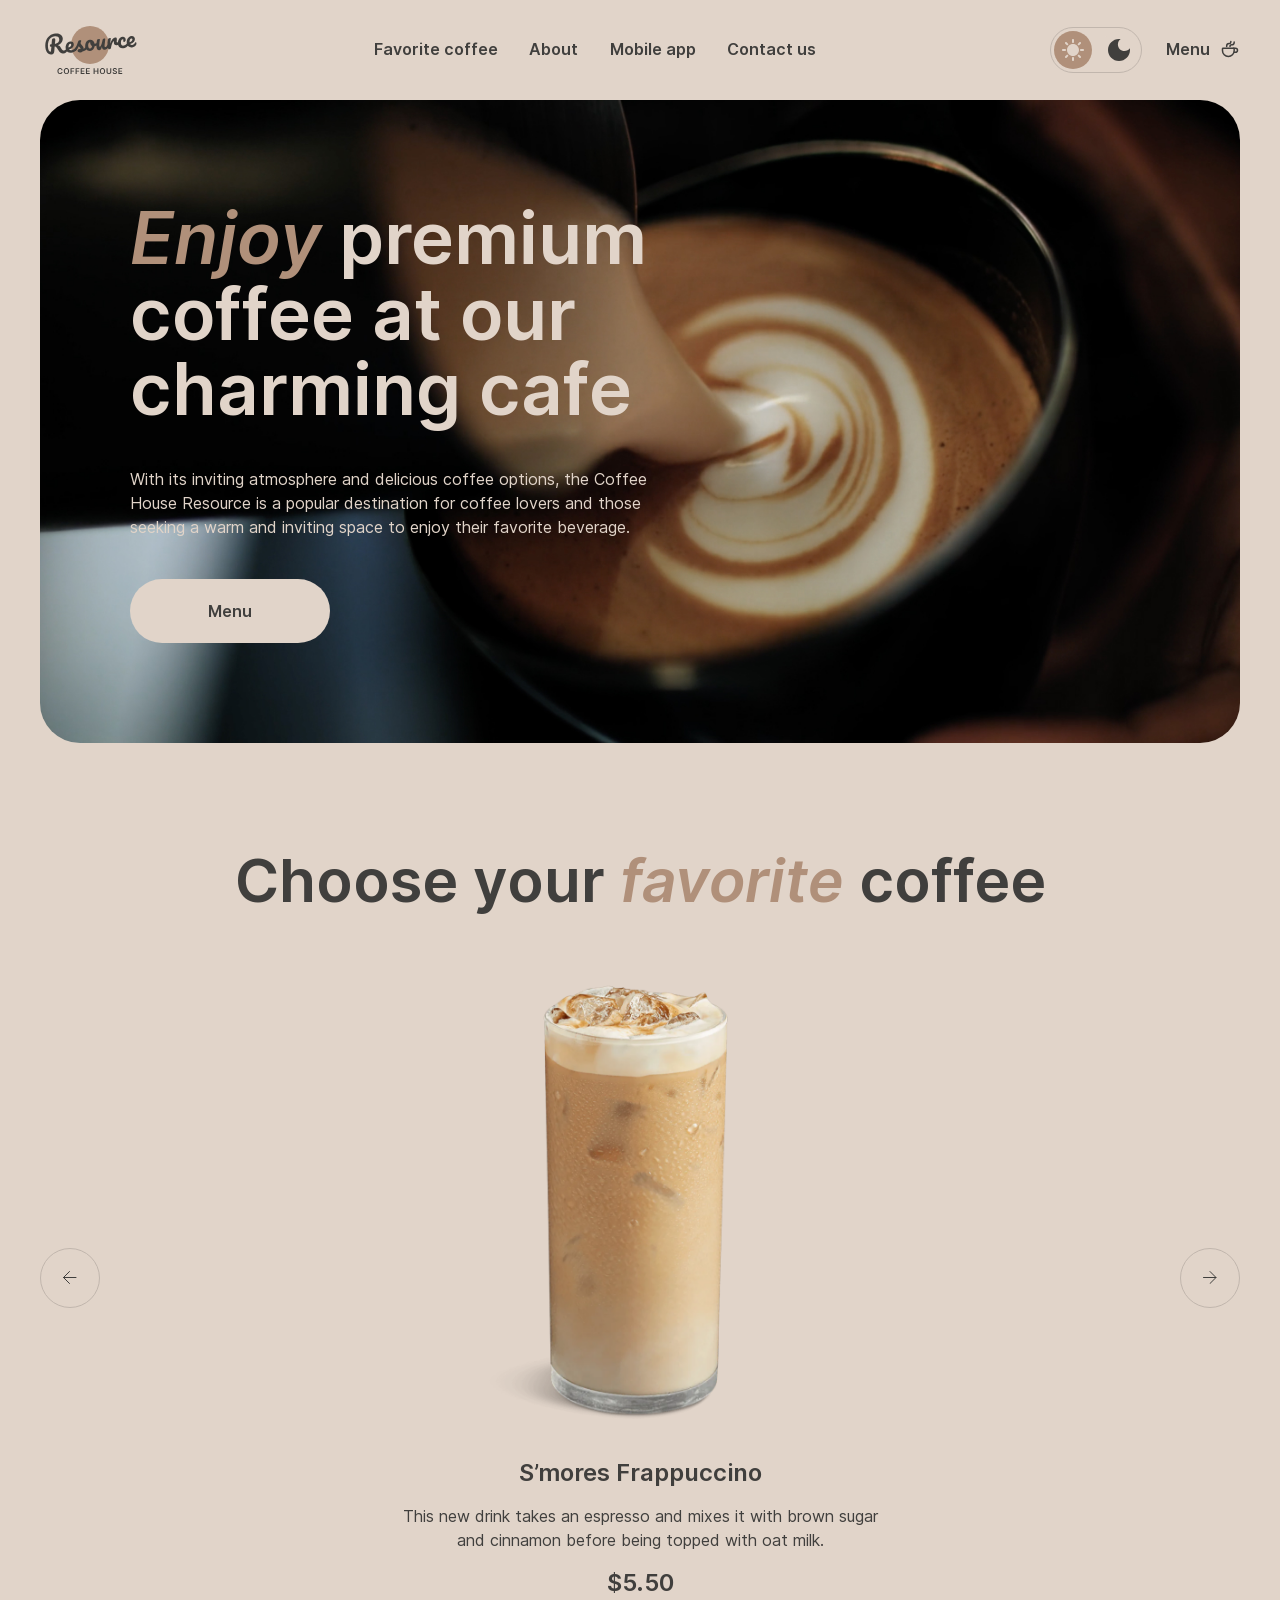
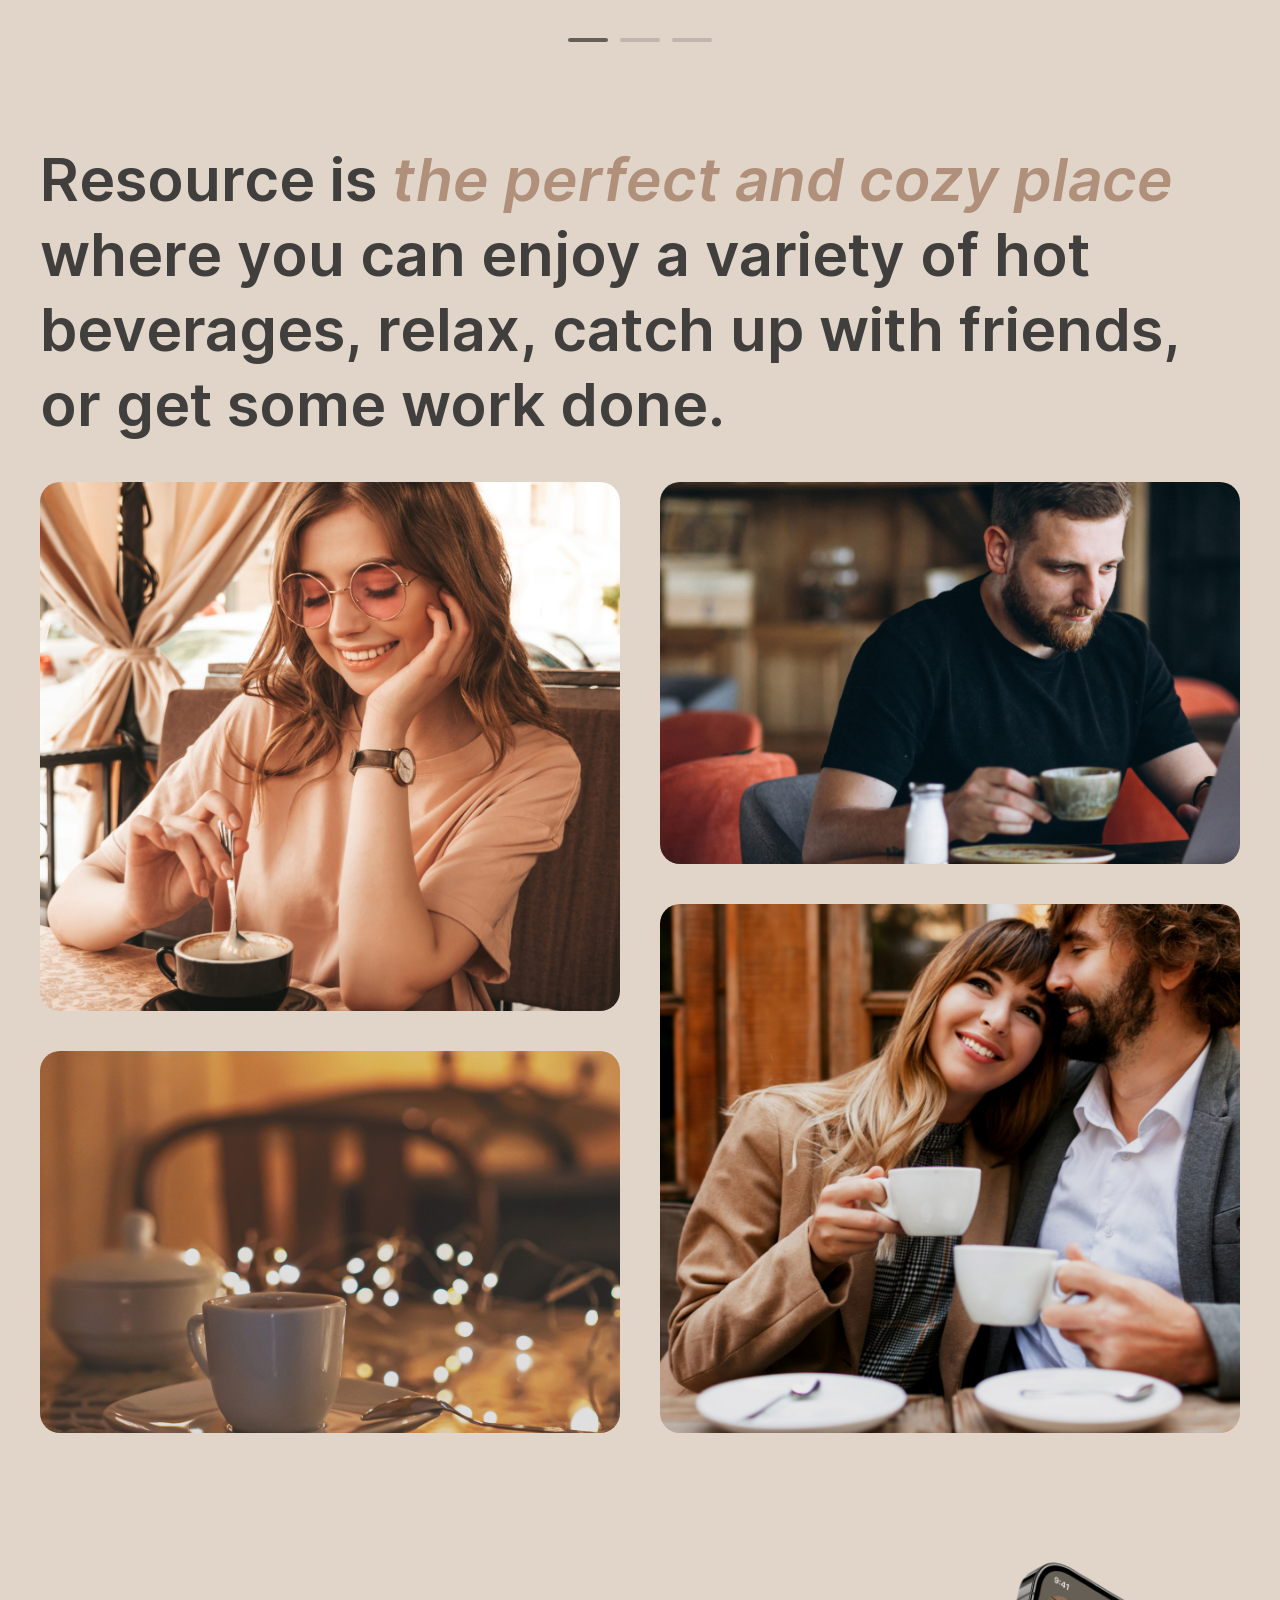
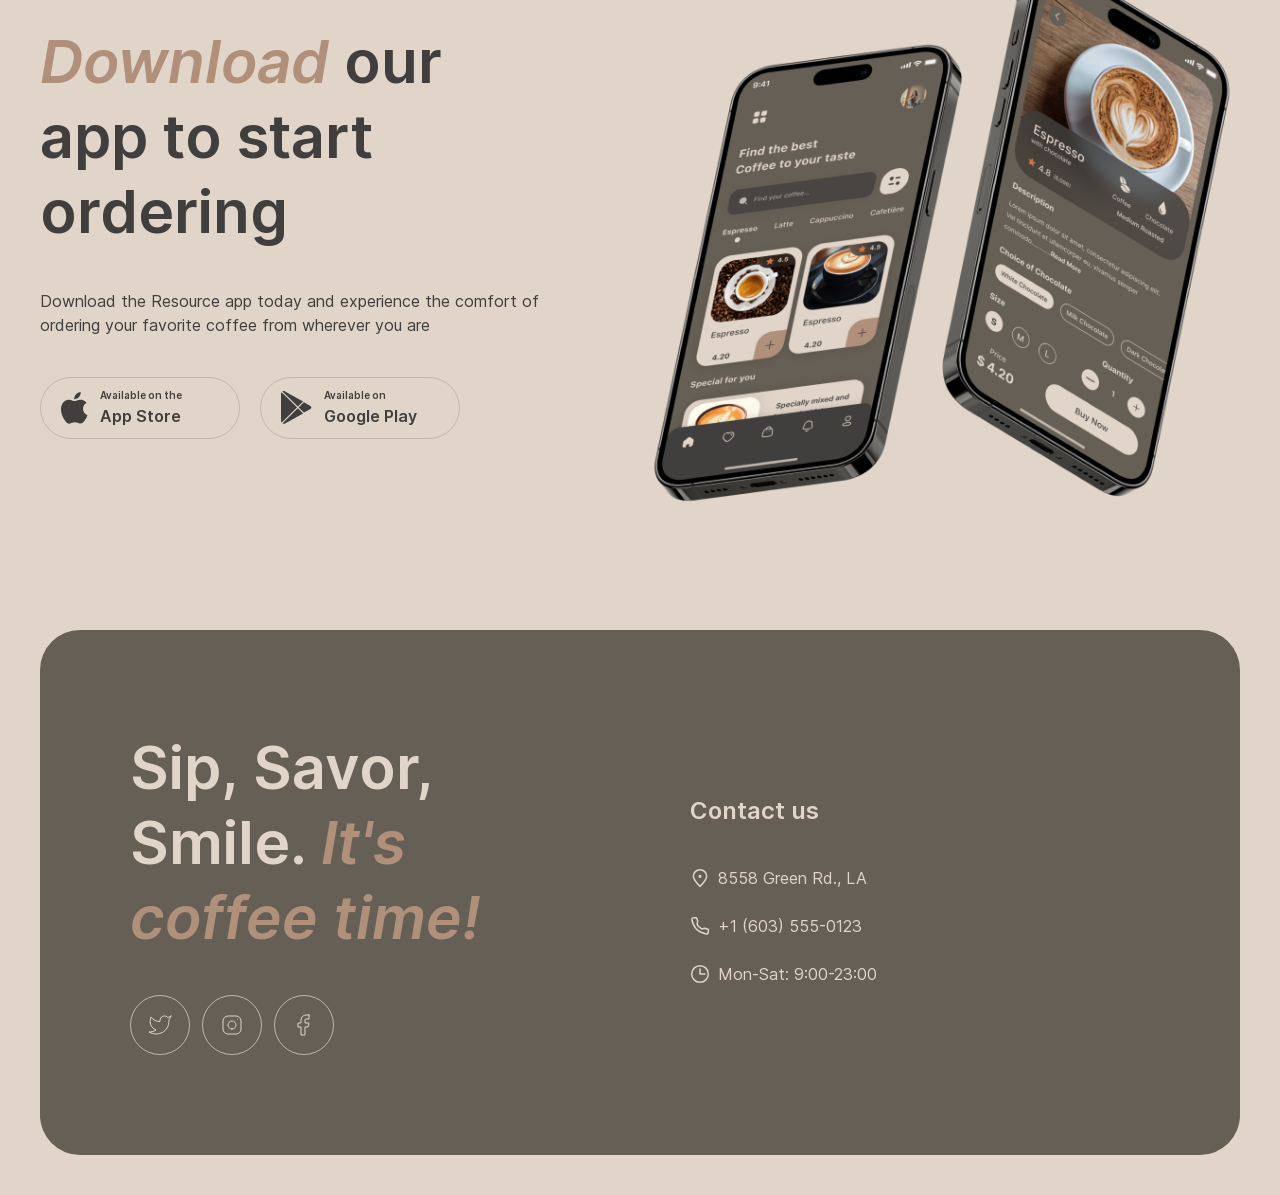
==== index.html @ ef463f57 "feat: add favicon and fouc function" ====
<!DOCTYPE html>
<html lang="en">

<head>
  <meta charset="UTF-8">
  <meta name="viewport" content="width=device-width, initial-scale=1.0">
  <title>Coffee House</title>
  <script>
    (function () {
      try {
        const theme = localStorage.getItem('theme');
        if (theme === 'dark') document.documentElement.setAttribute('data-theme', 'dark');
        else document.documentElement.setAttribute('data-theme', 'light');
      } catch (error) {
        document.documentElement.setAttribute('data-theme', 'light');
      }
    })();
  </script>
  <link rel="stylesheet" href="style.css">
  <link rel="icon" type="image/png" href="assets/img/coffee-cup.png">
</head>

<body>
  <div class="wrapper">
    <header class="header">
      <a href="index.html" class="header_main-page">
        <svg class="main-icon">
          <use href="assets/svg/sprites.svg#main-icon"></use>
        </svg>
      </a>
      <nav class="header-menu">
        <ul class="header-menu_list">
          <li class="header-menu_list-item"><a href="index.html#favorite" class="list-item_link">Favorite coffee</a>
          </li>
          <li class="header-menu_list-item"><a href="index.html#about" class="list-item_link">About</a></li>
          <li class="header-menu_list-item"><a href="index.html#mobile-app" class="list-item_link">Mobile app</a></li>
          <li class="header-menu_list-item"><a href="index.html#contact-us" class="list-item_link">Contact us</a></li>
        </ul>
      </nav>
      <div class="header_theme-selector">
        <button class="theme-button button light">
          <svg class="theme-icon sun-icon">
            <use href="assets/svg/sprites.svg#sun-icon"></use>
          </svg>
        </button>
        <button class="theme-button button dark">
          <svg class="theme-icon moon-icon">
            <use href="assets/svg/sprites.svg#moon-icon"></use>
          </svg>
        </button>
      </div>
      <a href="menu.html" class="header_menu-button button">
        <span>Menu</span>
        <svg class="cup-icon" aria-hidden="true">
          <use href="assets/svg/sprites.svg#cup-icon"></use>
        </svg>
      </a>
      <div class="header_hamburger">
        <span class="header_hamburger-line"></span>
        <span class="header_hamburger-line"></span>
      </div>
    </header>
    <main class="main">
      <section class="hero-section">
        <div class="hero-section_container">
          <h1 class="hero-section_title title"><span class="accent">Enjoy</span> premium coffee at our charming cafe
          </h1>
          <p class="hero-section_about">With its inviting atmosphere and delicious coffee options, the Coffee House
            Resource is a popular destination for coffee lovers and those seeking a warm and inviting space to enjoy
            their favorite beverage.</p>
          <a href="menu.html" class="hero-section_button button">
            <span>Menu</span>
            <svg class="cup-icon" aria-hidden="true">
              <use href="assets/svg/sprites.svg#cup-icon"></use>
            </svg>
          </a>
        </div>
      </section>
      <section class="slider-section" id="favorite">
        <h2 class="slider-section_title title section_title">Choose your <span class="accent">favorite</span> coffee
        </h2>
        <div class="slider-container">
          <button class="prev-button button slider-button">
            <svg class="slider-icon prev-button-icon">
              <use href="assets/svg/sprites.svg#prev-button-icon"></use>
            </svg>
          </button>
          <div class="slider-content">
            <img src="assets/img/coffee-slider-1.png" alt="slider image" class="slider-image">
            <div class="slider-content_about">
              <h3 class="slider-content_about-title title">S’mores Frappuccino</h3>
              <p class="slider-content_about-description">This new drink takes an espresso and mixes it with brown sugar
                and cinnamon before being topped with oat milk.</p>
              <h3 class="slider-content_about-price slider-content_about-title title">$5.50</h3>
            </div>
          </div>
          <button class="next-button button slider-button">
            <svg class="slider-icon next-button-icon">
              <use href="assets/svg/sprites.svg#next-button-icon"></use>
            </svg>
          </button>
        </div>
        <div class="slider-buttons">
          <button class="flat-button button active"></button>
          <button class="flat-button button"></button>
          <button class="flat-button button"></button>
        </div>
      </section>
      <section class="about-section" id="about">
        <h2 class="about-section_title title section_title">Resource is <span class="accent">the perfect and cozy
            place</span> where you can enjoy a variety of hot beverages, relax, catch up with friends, or get some work
          done.</h2>
        <div class="about-section_images">
          <img src="assets/img/about-1.jpg" alt="A girl with a cup of coffee" class="about-section_image image1">
          <img src="assets/img/about-2.jpg" alt="A cup of coffee with the lights" class="about-section_image image2">
          <img src="assets/img/about-3.jpg" alt="A man with the cup of coffee working"
            class="about-section_image image3">
          <img src="assets/img/about-4.jpg" alt="A couple with the coffee" class="about-section_image image4">
        </div>
      </section>
      <section class="mobile-app-section" id="mobile-app">
        <div class="mobile-app-section_container">
          <h2 class="mobile-app-section_title title section_title"><span class="accent">Download</span> our app
            to&nbsp;start ordering</h2>
          <p class="mobile-app-section_about">Download the Resource app today and experience the comfort of ordering
            your favorite coffee from wherever you are</p>
          <div class="mobile-app-section_download-buttons">
            <a href="https://apps.apple.com/ru/iphone/apps?l=en-GB" target="_blank" rel="external"
              class="mobile-app-section_download-button button apple">
              <svg class="mobile-app-icon apple-icon" aria-hidden="true">
                <use href="assets/svg/sprites.svg#apple-icon"></use>
              </svg>
              <span class="text-wrap">
                <span class="caption">Available on the</span>
                <span>App Store</span>
              </span>
            </a>
            <a href="https://play.google.com/store/apps" target="_blank" rel="external"
              class="mobile-app-section_download-button button google">
              <svg class="mobile-app-icon google-play-icon" aria-hidden="true">
                <use href="assets/svg/sprites.svg#google-play-icon"></use>
              </svg>
              <span class="text-wrap">
                <span class="caption">Available on</span>
                <span>Google Play</span>
              </span>
            </a>
          </div>
        </div>
        <img src="assets/img/mobile-screens.png" alt="Example of our mobile app" class="mobile-app-section_image">
      </section>
    </main>
    <footer class="footer" id="contact-us">
      <div class="footer-container">
        <div class="deviz-container">
          <h2 class="deviz-container_title title section_title">Sip, Savor, Smile. <span class="accent">It's coffee
              time!</span></h2>
          <div class="social-buttons">
            <a href="https://x.com" target="_blank" rel="external" class="button social-button">
              <svg class="social-icon twitter-icon">
                <use href="assets/svg/sprites.svg#twitter-icon"></use>
              </svg>
            </a>
            <a href="https://instagram.com" target="_blank" rel="external" class="button social-button">
              <svg class="social-icon instagram-icon">
                <use href="assets/svg/sprites.svg#instagram-icon"></use>
              </svg>
            </a>
            <a href="https://facebook.com" target="_blank" rel="external" class="button social-button">
              <svg class="social-icon facebook-icon">
                <use href="assets/svg/sprites.svg#facebook-icon"></use>
              </svg>
            </a>
          </div>
        </div>
        <div class="contacts-container">
          <h3 class="contacts-container_title title">Contact us</h3>
          <ul class="contacts-list">
            <li class="contact-item map">
              <a href="geo:30.1738192,-92.0418576,114m" class="contact-item_link">
                <svg class="map-icon" aria-hidden="true">
                  <use href="assets/svg/sprites.svg#map-icon"></use>
                </svg>
                <span>8558 Green Rd., LA</span>
              </a>
            </li>
            <li class="contact-item phone">
              <a href="tel:+16035550123" class="contact-item_link">
                <svg class="phone-icon" aria-hidden="true">
                  <use href="assets/svg/sprites.svg#phone-icon"></use>
                </svg>
                <span>+1 (603) 555-0123</span>
              </a>
            </li>
            <li class="contact-item worktime">
              <svg class="clock-icon" aria-hidden="true">
                <use href="assets/svg/sprites.svg#clock-icon"></use>
              </svg>
              <span>Mon-Sat: 9:00-23:00</span>
            </li>
          </ul>
        </div>
      </div>
    </footer>

  </div>
  <script src="index.js"></script>
</body>

</html>
---- style.css ----
@font-face {
  font-family: 'Inter';
  src: url('assets/fonts/Inter-Regular.woff2') format('woff2');
  font-weight: 400;
  font-style: normal;
  font-display: swap;
}

/* 2. Italic (Курсив) */
@font-face {
  font-family: 'Inter';
  src: url('assets/fonts/Inter-Italic.woff2') format('woff2');
  font-weight: 400;
  font-style: italic;
  font-display: swap;
}

/* 3. SemiBold (Полужирный) */
@font-face {
  font-family: 'Inter';
  src: url('assets/fonts/Inter-SemiBold.woff2') format('woff2');
  font-weight: 600;
  /* 600 — это стандартное цифровое значение для SemiBold */
  font-style: normal;
  font-display: swap;
}

/* 4. SemiBold Italic (Полужирный курсив) */
@font-face {
  font-family: 'Inter';
  src: url('assets/fonts/Inter-SemiBoldItalic.woff2') format('woff2');
  font-weight: 600;
  font-style: italic;
  font-display: swap;
}

:root {
  color-scheme: light dark;
  --text-primary: light-dark(#403f3d, #e1d4c9);
  --text-inverse: light-dark(#e1d4c9, #e1d4c9);
  --text-accent: light-dark(#b0907a, #b0907a);
  --bg-page: light-dark(#e1d4c9, #292826);
  --bg-container: light-dark(#665f55, #403f3d);
  --bg-overlay: light-dark(#403f3dcc, #292826cc);
  --border-primary: light-dark(#c1b6ad, #665f55);
  --border-inverse: light-dark(#665f55, #c1b6ad);
}

[data-theme="light"] {
  color-scheme: light;
}

[data-theme="dark"] {
  color-scheme: dark;
}

* {
  margin: 0;
  padding: 0;
  box-sizing: border-box;
}

html {
  scroll-behavior: smooth;
}

body {
  font-family: "Inter", sans-serif;
  font-optical-sizing: auto;
  font-style: normal;
  font-weight: 400;
  line-height: 150%;
  color: var(--text-primary);
  background-color: var(--bg-page);
}

.wrapper {
  display: flex;
  flex-direction: column;
  max-inline-size: 1440px;
  margin: 0 auto;
}

.header {
  display: flex;
  align-items: center;
  padding: 20px 40px;
  font-weight: 600;
  gap: 24px;
}

.header_main-page {
  margin-inline-end: auto;
}

.main-icon {
  display: flex;
  inline-size: 100px;
  block-size: 60px;
  fill: var(--text-primary);
}

@media screen and (max-width: 768px) {
  .header-menu {
    display: none;
  }
}

.header-menu_list {
  display: flex;
  justify-content: space-between;
  align-items: center;
  list-style-type: none;
  gap: clamp(0.313rem, -2.188rem + 5.208vi, 2.5rem);
}

.header_theme-selector {
  display: flex;
  gap: 8px;
  padding: 3px;
  border-radius: 100px;
  margin-inline-start: auto;
  border: 1px solid var(--border-primary);
}

.button {
  border: 0;
  border-radius: 100px;
  background-color: var(--bg-page);
  font: inherit;
  color: inherit;
  font-weight: 600;
  cursor: pointer;
  display: flex;
  align-items: center;
  justify-content: center;
}

.theme-button {
  padding: 8px;
  transition: background-color 0.3s ease-in-out;
}

.theme-button .theme-icon {
  pointer-events: none;
}

.sun-icon {
  inline-size: 22px;
  block-size: 22px;
  fill: var(--text-inverse);
  transition: fill 0.3s ease-in-out;
}

.moon-icon {
  inline-size: 22px;
  block-size: 22px;
  fill: var(--text-primary);
  transition: fill 0.3s ease-in-out;
}

.theme-button:hover {
  background-color: var(--bg-container);
}

.theme-button:hover .moon-icon {
  fill: var(--text-inverse);
}

.theme-button.active {
  background-color: var(--text-accent);
}

.header_menu-button {
  border-radius: 0;
  display: flex;
  gap: 10px;
  text-decoration: none;
  color: inherit;
  border-block-end: 2px solid transparent;
  transition: border-color 0.3s ease-in-out;
}

.header_menu-button:hover {
  border-block-end-color: var(--text-primary);
}

@media screen and (max-width: 768px) {
  .header_menu-button {
    display: none;
  }
}

.cup-icon {
  inline-size: 20px;
  block-size: 20px;
  fill: none;
  stroke: var(--text-primary);
}

.header-menu_list-item {
  text-align: center;
  border-block-end: 2px solid transparent;
  transition: border-color 0.3s ease-in-out;
}

.header-menu_list-item:hover {
  border-block-end-color: var(--text-primary);
}

.list-item_link {
  text-decoration: none;
  color: inherit;
  padding-block: 10px;
}

.header_hamburger {
  display: none;
  inline-size: 44px;
  block-size: 44px;
  border: 1px solid var(--border-inverse);
  border-radius: 100px;
}

@media screen and (max-width: 768px) {
  .header_hamburger {
    display: flex;
    position: relative;
    flex-direction: column;
    justify-content: center;
    gap: 8px;
    align-items: center;
  }

  .header_hamburger-line {
    width: 16px;
    border: 1.5px solid var(--text-primary);
    transition: all 0.5s ease-in-out;
  }
}

.main {
  padding: 0 40px;
  display: flex;
  flex-direction: column;
  gap: 100px;
}

.hero-section {
  background-image: url('assets/img/hero.jpg');
  background-position: center;
  background-size: cover;
  color: var(--text-inverse);
  border-radius: 40px;
}

.title {
  font-weight: 600;
}

.hero-section_container {
  inline-size: 530px;
  display: flex;
  flex-direction: column;
  gap: 40px;
  margin: 100px 100px 100px clamp(3.75rem, 0.893rem + 5.952vi, 6.25rem);
}

.hero-section_title {
  line-height: 105%;
  font-size: 72px;
}


.catalogue-section_title {
  max-width: 800px;
  text-align: center;
}

.catalogue-section {
  display: flex;
  flex-direction: column;
  gap: 40px;
  align-items: center;
}

.catalogue-section_buttons {
  display: flex;
  gap: 20px;
}

.catalogue-section_button {
  border: 1px solid var(--border-primary);
  border-radius: 100px;
  padding: 8px 16px 8px 8px;
  display: flex;
  gap: 8px;
  transition: background-color 0.3s ease-in-out, border-color 0.3s ease-in-out, color 0.3s ease-in-out;
}

.catalogue-section_button:hover {
  border-color: var(--bg-container);
  background-color: var(--bg-container);
  color: var(--text-inverse);
}

.catalogue-section_button-image {
  inline-size: 30px;
  padding: 7px;
  border-radius: 100px;
  background-color: var(--border-primary);
  transition: background-color 0.3s ease-in-out;
}

.catalogue-section_button:hover .catalogue-section_button-image {
  background-color: var(--bg-page);
}

.catalogue-section_button.active {
  border-color: var(--bg-container);
  background-color: var(--bg-container);
  color: var(--text-inverse);
}

.catalogue-section_button.active .catalogue-section_button-image {
  background-color: var(--bg-page);
}

.catalogue-cards {
  display: grid;
  grid-template-columns: repeat(4, 1fr);
  grid-template-rows: auto;
  gap: 40px;
  inline-size: 100%;
  max-inline-size: 100%;
}

.catalogue-card {
  display: flex;
  flex-direction: column;
  border-radius: 40px;
  border: 1px solid var(--border-primary);
}

.catalogue-card_image {
  inline-size: 100%;
  border-radius: 40px;
  object-view-box: inset(5%);
  transition: object-view-box 0.3s ease-in-out;
}

.catalogue-card_image:hover {
  object-view-box: inset(0%);
}

.catalogue-card_info {
  display: flex;
  flex-direction: column;
  gap: 12px;
  margin: 20px;
  block-size: 100%;
}

.catalogue-card_price {
  margin-block-start: auto;
}

.hero-section_button {
  align-self: flex-start;
  padding: 20px 78px;
  text-decoration: none;
  color: var(--text-primary);
  display: flex;
  align-items: center;
  gap: 0;
  transition: gap 0.3s ease-in-out, padding 0.3s ease-in-out;
}

.hero-section_button .cup-icon {
  max-inline-size: 0;
  opacity: 0;
  transition: max-inline-size 0.3s ease-in-out, opacity 0.3s ease-in-out;
}

.hero-section_button:hover {
  gap: 8px;
  padding-inline: 64px;
}

.hero-section_button:hover .cup-icon {
  max-inline-size: 20px;
  opacity: 1;
}

.section_title {
  line-height: 125%;
  font-size: 60px;
}

.slider-content_about-title,
.contacts-container_title,
.catalogue-card_title,
.catalogue-card_price {
  line-height: 125%;
  font-size: 24px;
}

.title .accent {
  font-style: italic;
  color: var(--text-accent);
}

.slider-section {
  display: flex;
  flex-direction: column;
  align-items: center;
  gap: 40px;
}

.slider-section_title {
  text-align: center;
}

.slider-container {
  display: flex;
  align-items: center;
  align-self: stretch;
}

.slider-icon {
  inline-size: 14px;
  block-size: 13px;
  fill: none;
  stroke: var(--text-primary);
  transition: stroke 0.3s ease-in-out;
}

.slider-buttons {
  display: flex;
  gap: 12px;
}

.slider-button {
  inline-size: 60px;
  block-size: 60px;
  border: 1px solid var(--border-primary);
  padding: 0;
  transition: background-color 0.3s ease-in-out, border-color 0.3s ease-in-out;
}

.slider-button:hover {
  border-color: var(--bg-container);
  background-color: var(--bg-container);
}

.slider-button:hover .slider-icon {
  stroke: var(--text-inverse);
}

.flat-button {
  inline-size: 40px;
  block-size: 4px;
  padding: 0;
  background-color: var(--border-primary);
}

.flat-button.active {
  background-color: var(--border-inverse);
}

.slider-content {
  inline-size: 480px;
  margin: 0 auto;
  display: flex;
  flex-direction: column;
  align-items: center;
  gap: 20px;
}

.slider-image {
  inline-size: 100%;
}

.slider-content_about {
  display: flex;
  flex-direction: column;
  align-items: center;
  gap: 16px;
}

.slider-content_about-description {
  text-align: center;
}

.about-section {
  display: flex;
  flex-direction: column;
  align-items: center;
  gap: 40px;
}

.about-section_images {
  inline-size: 100%;
  display: grid;
  grid-template-columns: 1fr 1fr;
  grid-template-rows: clamp(14.375rem, 0.089rem + 29.762vi, 26.875rem) clamp(4rem, 0rem + 8.333vi, 7.5rem) clamp(14.375rem, 0.089rem + 29.762vi, 26.875rem);
  gap: 40px;
  grid-template-areas:
    "img1 img3"
    "img1 img4"
    "img2 img4";
}

@media (max-width: 768px) {
  .about-section_images {
    grid-template-columns: 1fr;
    grid-template-rows: repeat(2, 590px);
    grid-template-areas:
      "img1"
      "img4";
  }

  .image2,
  .image3 {
    display: none;
  }
}

.about-section_image {
  inline-size: 100%;
  block-size: 100%;
  object-fit: cover;
  border-radius: 20px;
  object-position: center;
  object-view-box: inset(5%);
  transition: object-view-box 0.3s ease-in-out;
}

.about-section_image:hover {
  object-view-box: inset(0%);
}

.image1 {
  grid-area: img1;
}

.image2 {
  grid-area: img2;
}

.image3 {
  grid-area: img3;
}

.image4 {
  grid-area: img4;
}

.mobile-app-section {
  display: flex;
  justify-content: space-between;
  gap: 100px;
  align-items: center;
}

@media (max-width: 1024px) {
  .mobile-app-section {
    flex-direction: column;
  }
}

.mobile-app-section_container {
  display: flex;
  flex-direction: column;
  gap: 40px;
}

.mobile-app-section_download-buttons {
  display: flex;
  gap: 20px;
}

.mobile-app-section_download-button {
  border: 1px solid var(--border-primary);
  padding: 10px 20px;
  inline-size: 200px;
  display: flex;
  justify-content: start;
  gap: 12px;
  text-decoration: none;
  color: inherit;
  transition: background-color 0.3s ease-in-out, border-color 0.3s ease-in-out;
}

.mobile-app-section_download-button:hover {
  border-color: var(--bg-container);
  background-color: var(--bg-container);
}

.text-wrap {
  display: flex;
  flex-direction: column;
  gap: 2px;
  align-items: flex-start;
  transition: color 0.3s ease-in-out;
}

.mobile-app-section_download-button:hover .text-wrap {
  color: var(--text-inverse);
}

.mobile-app-icon {
  fill: var(--text-primary);
  transition: fill 0.3s ease-in-out;
}

.apple-icon {
  inline-size: 27px;
  block-size: 32px;
}

.google-play-icon {
  inline-size: 31px;
  block-size: 33px;
}

.mobile-app-section_download-button:hover .mobile-app-icon {
  fill: var(--text-inverse);
}

.caption {
  font-size: 10px;
  line-height: 140%;
}

.mobile-app-section_image {
  max-inline-size: 630px;
  inline-size: 100%;
  block-size: 100%;
  min-inline-size: 0;
}

.footer {
  padding: 100px 40px 40px;
  color: var(--text-inverse);
}

.footer-container {
  background-color: var(--bg-container);
  border-radius: 40px;
  padding: 100px clamp(3.75rem, 0.893rem + 5.952vi, 6.25rem);
  display: grid;
  grid-template-columns: 1fr 1fr;
  gap: 100px;
  align-items: center;
}

@media (max-width: 768px) {
  .footer-container {
    grid-template-columns: 1fr;
  }
}

.deviz-container,
.contacts-container {
  display: flex;
  flex-direction: column;
  gap: 40px;
}

.social-buttons {
  display: flex;
  gap: 12px;
}

.social-button {
  inline-size: 60px;
  block-size: 60px;
  padding: 0;
  background-color: var(--bg-container);
  border: 1px solid var(--border-primary);
  transition: background-color 0.3s ease-in-out;
}

.social-button:hover {
  background-color: var(--border-primary);
}

.social-icon {
  inline-size: 24px;
  block-size: 24px;
  fill: none;
  stroke: var(--text-inverse);
  transition: stroke 0.3s ease-in-out;
}

.social-button:hover .social-icon {
  stroke: var(--text-primary);
}

.contacts-list {
  list-style-type: none;
  display: flex;
  flex-direction: column;
  gap: 20px;
}

.contact-item_link,
.worktime {
  display: inline-flex;
  gap: 8px;
  align-items: center;
  text-decoration: none;
  color: inherit;
  border-block-end: 2px solid transparent;
  transition: border-color 0.3s ease-in-out;
}

.contact-item_link:hover {
  border-block-end-color: var(--text-inverse);
}

.phone-icon,
.clock-icon,
.map-icon {
  inline-size: 20px;
  block-size: 20px;
  fill: none;
  stroke: var(--text-inverse);
}

.map-icon {
  fill: var(--text-inverse);
}
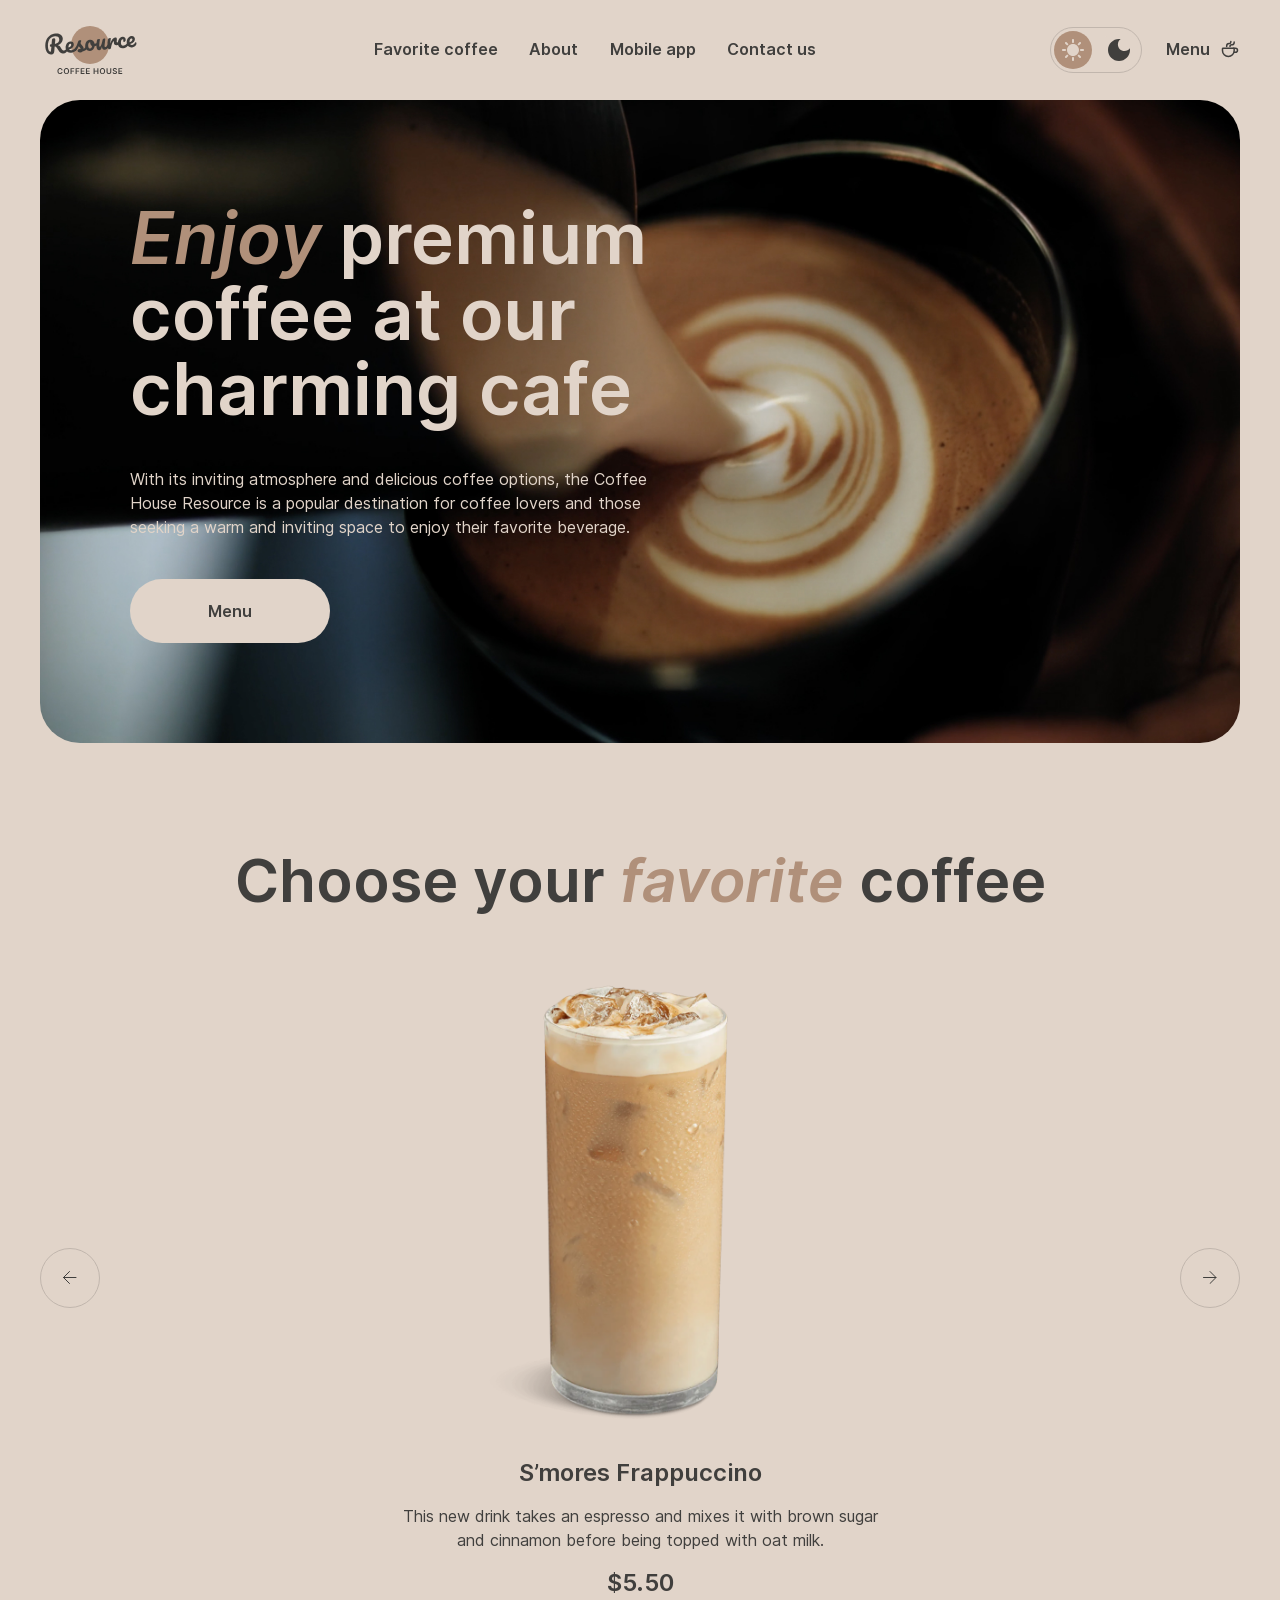
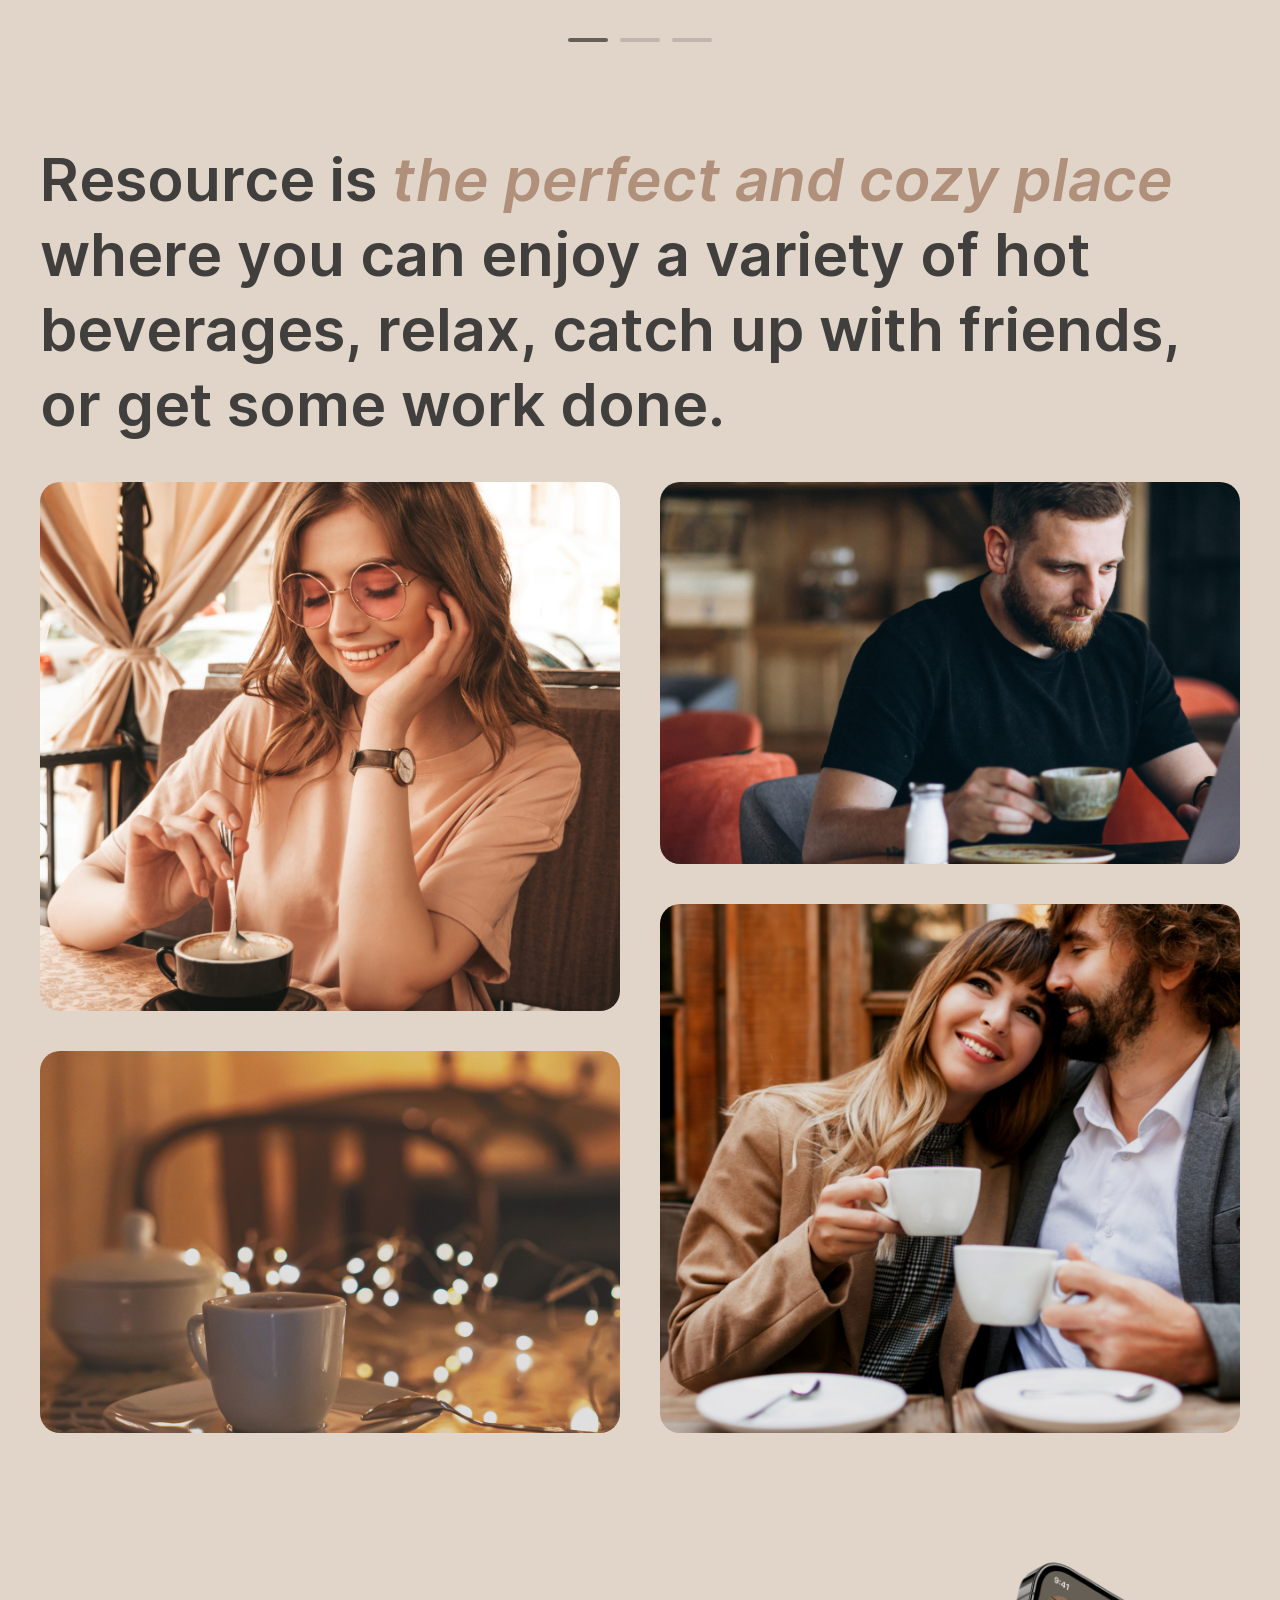
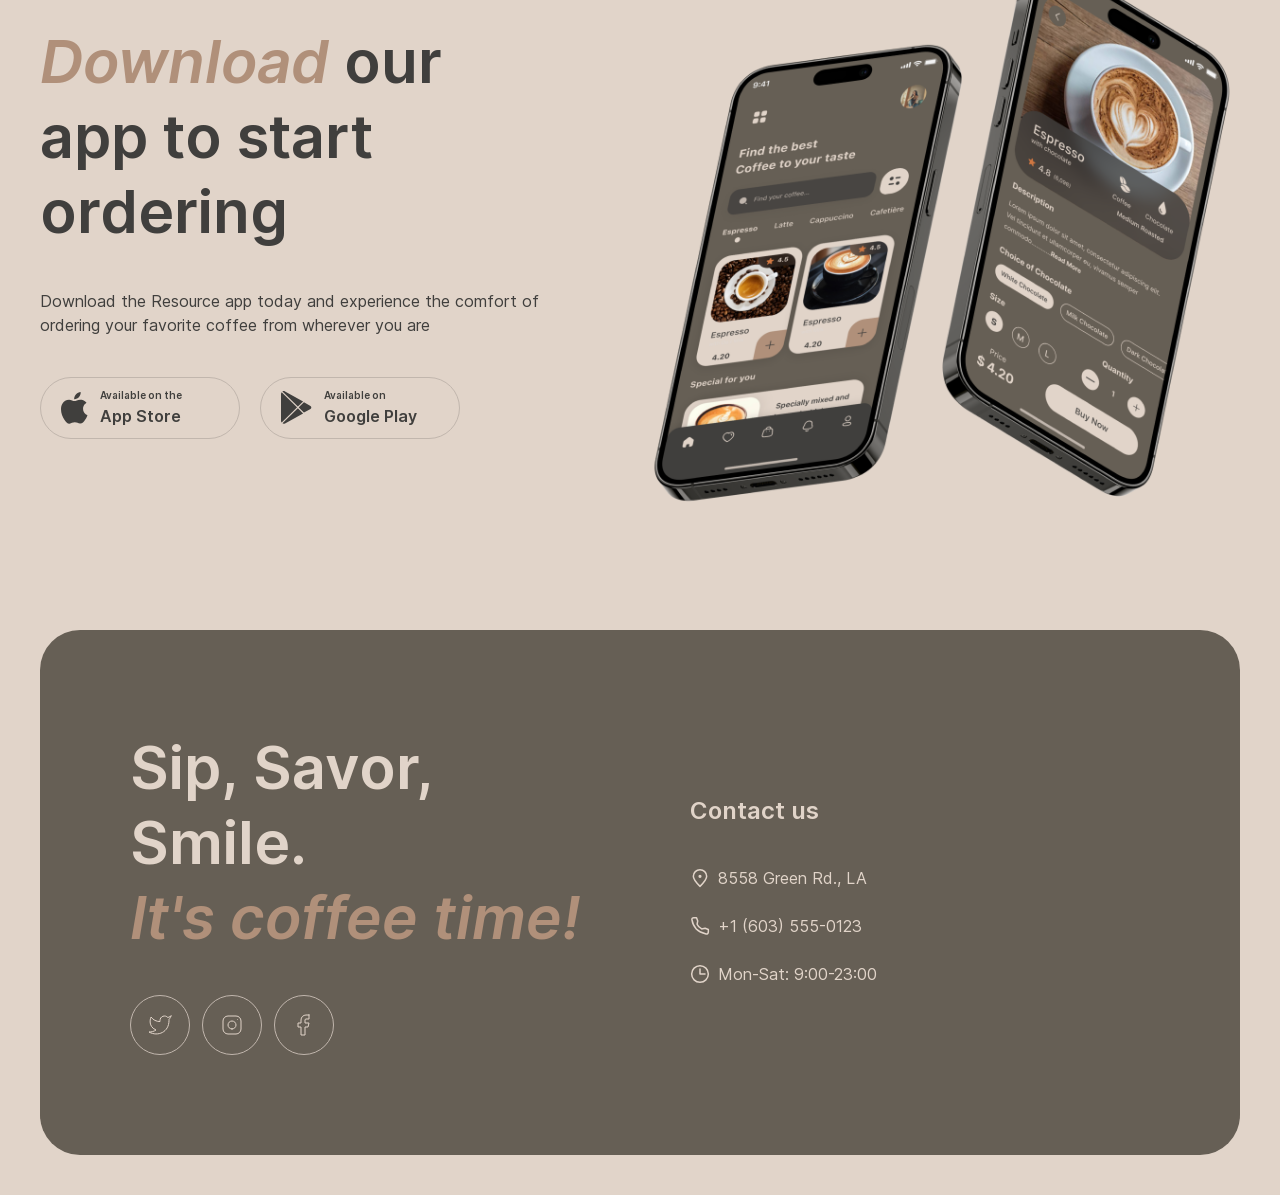
==== commit 01623037: "feat: add mobile adaptive for index page" ====
--- a/index.html
+++ b/index.html
@@ -153,7 +153,7 @@
     <footer class="footer" id="contact-us">
       <div class="footer-container">
         <div class="deviz-container">
-          <h2 class="deviz-container_title title section_title">Sip, Savor, Smile. <span class="accent">It's coffee
+          <h2 class="deviz-container_title title section_title">Sip, Savor, Smile. <span class="accent">It's&nbsp;coffee
               time!</span></h2>
           <div class="social-buttons">
             <a href="https://x.com" target="_blank" rel="external" class="button social-button">
--- a/style.css
+++ b/style.css
@@ -89,6 +89,13 @@
   gap: 24px;
 }
 
+@media screen and (max-width: 768px) {
+  .header {
+    gap: clamp(0.75rem, 0.015rem + 3.093vi, 1.5rem);
+    padding-inline: clamp(1rem, -0.469rem + 6.186vi, 2.5rem);
+  }
+}
+
 .header_main-page {
   margin-inline-end: auto;
 }
@@ -246,6 +253,12 @@
   gap: 100px;
 }
 
+@media screen and (max-width: 768px) {
+  .main {
+    padding-inline: clamp(1rem, -0.469rem + 6.186vi, 2.5rem);
+  }
+}
+
 .hero-section {
   background-image: url('assets/img/hero.jpg');
   background-position: center;
@@ -260,10 +273,20 @@
 
 .hero-section_container {
   inline-size: 530px;
+  max-inline-size: 100%;
   display: flex;
   flex-direction: column;
   gap: 40px;
   margin: 100px 100px 100px clamp(3.75rem, 0.893rem + 5.952vi, 6.25rem);
+}
+
+@media screen and (max-width: 768px) {
+  .hero-section_container {
+    inline-size: auto;
+    margin-block: clamp(3.75rem, 1.302rem + 10.309vi, 6.25rem);
+    margin-inline-start: clamp(1rem, -1.693rem + 11.34vi, 3.75rem);
+    margin-inline-end: clamp(1rem, -4.142rem + 21.649vi, 6.25rem);
+  }
 }
 
 .hero-section_title {
@@ -271,6 +294,12 @@
   font-size: 72px;
 }
 
+@media screen and (max-width: 768px) {
+  .hero-section_title {
+    line-height: clamp(3.019rem, 1.348rem + 7.036vi, 4.725rem);
+    font-size: clamp(2.625rem, 0.789rem + 7.732vi, 4.5rem);
+  }
+}
 
 .catalogue-section_title {
   max-width: 800px;
@@ -397,6 +426,12 @@
   font-size: 60px;
 }
 
+@media screen and (max-width: 768px) {
+  .section_title {
+    font-size: clamp(2rem, 0.286rem + 7.216vi, 3.75rem);
+  }
+}
+
 .slider-content_about-title,
 .contacts-container_title,
 .catalogue-card_title,
@@ -405,6 +440,7 @@
   font-size: 24px;
 }
 
+
 .title .accent {
   font-style: italic;
   color: var(--text-accent);
@@ -425,6 +461,7 @@
   display: flex;
   align-items: center;
   align-self: stretch;
+  justify-content: space-between;
 }
 
 .slider-icon {
@@ -448,6 +485,12 @@
   transition: background-color 0.3s ease-in-out, border-color 0.3s ease-in-out;
 }
 
+@media screen and (max-width: 668px) {
+  .slider-button {
+    display: none;
+  }
+}
+
 .slider-button:hover {
   border-color: var(--bg-container);
   background-color: var(--bg-container);
@@ -470,7 +513,6 @@
 
 .slider-content {
   inline-size: 480px;
-  margin: 0 auto;
   display: flex;
   flex-direction: column;
   align-items: center;
@@ -511,7 +553,7 @@
     "img2 img4";
 }
 
-@media (max-width: 768px) {
+@media screen and (max-width: 768px) {
   .about-section_images {
     grid-template-columns: 1fr;
     grid-template-rows: repeat(2, 590px);
@@ -563,7 +605,7 @@
   align-items: center;
 }
 
-@media (max-width: 1024px) {
+@media screen and (max-width: 1024px) {
   .mobile-app-section {
     flex-direction: column;
   }
@@ -577,6 +619,7 @@
 
 .mobile-app-section_download-buttons {
   display: flex;
+  flex-wrap: wrap;
   gap: 20px;
 }
 
@@ -655,9 +698,15 @@
   align-items: center;
 }
 
-@media (max-width: 768px) {
+@media screen and (max-width: 768px) {
+  .footer {
+    padding-inline: clamp(1rem, -0.469rem + 6.186vi, 2.5rem);
+  }
+
   .footer-container {
     grid-template-columns: 1fr;
+    padding: clamp(3.75rem, 1.302rem + 10.309vi, 6.25rem) clamp(1rem, -1.693rem + 11.34vi, 3.75rem);
+    gap: clamp(2.5rem, -1.173rem + 15.464vi, 6.25rem);
   }
 }
 
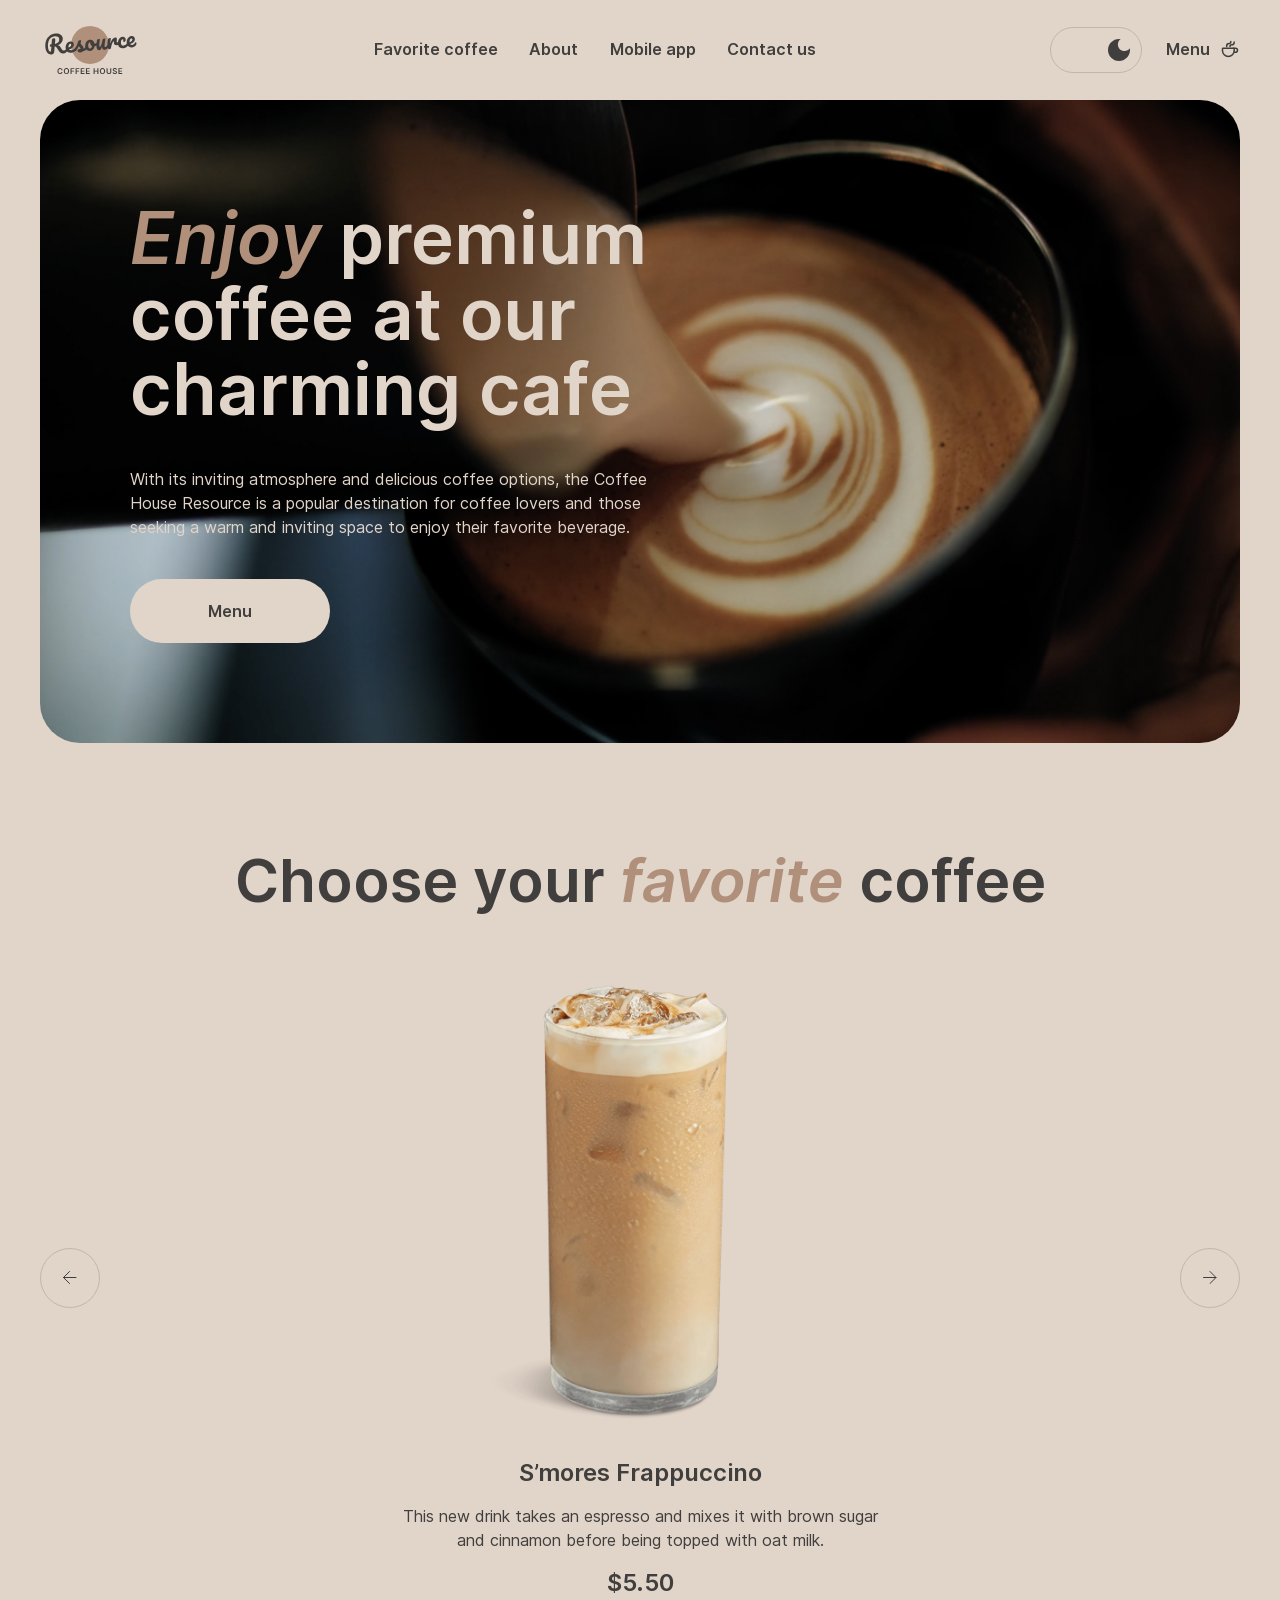
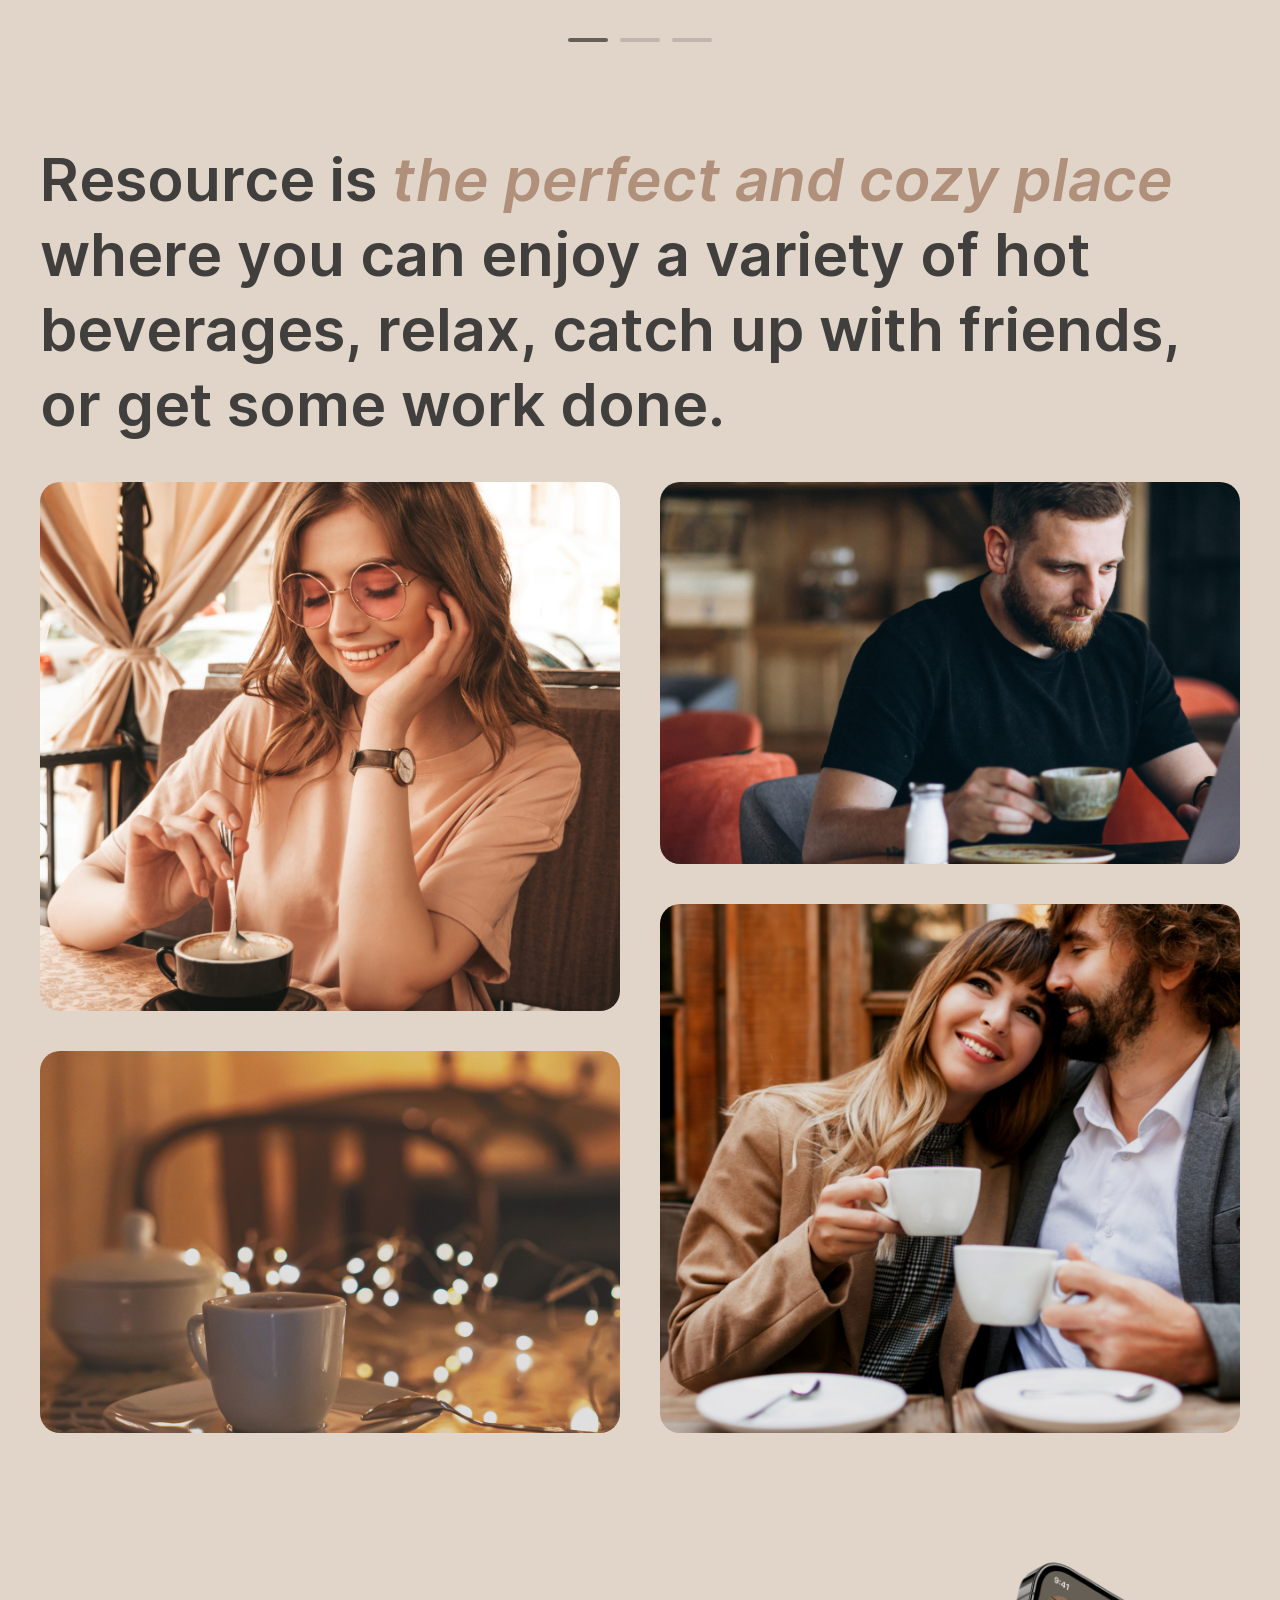
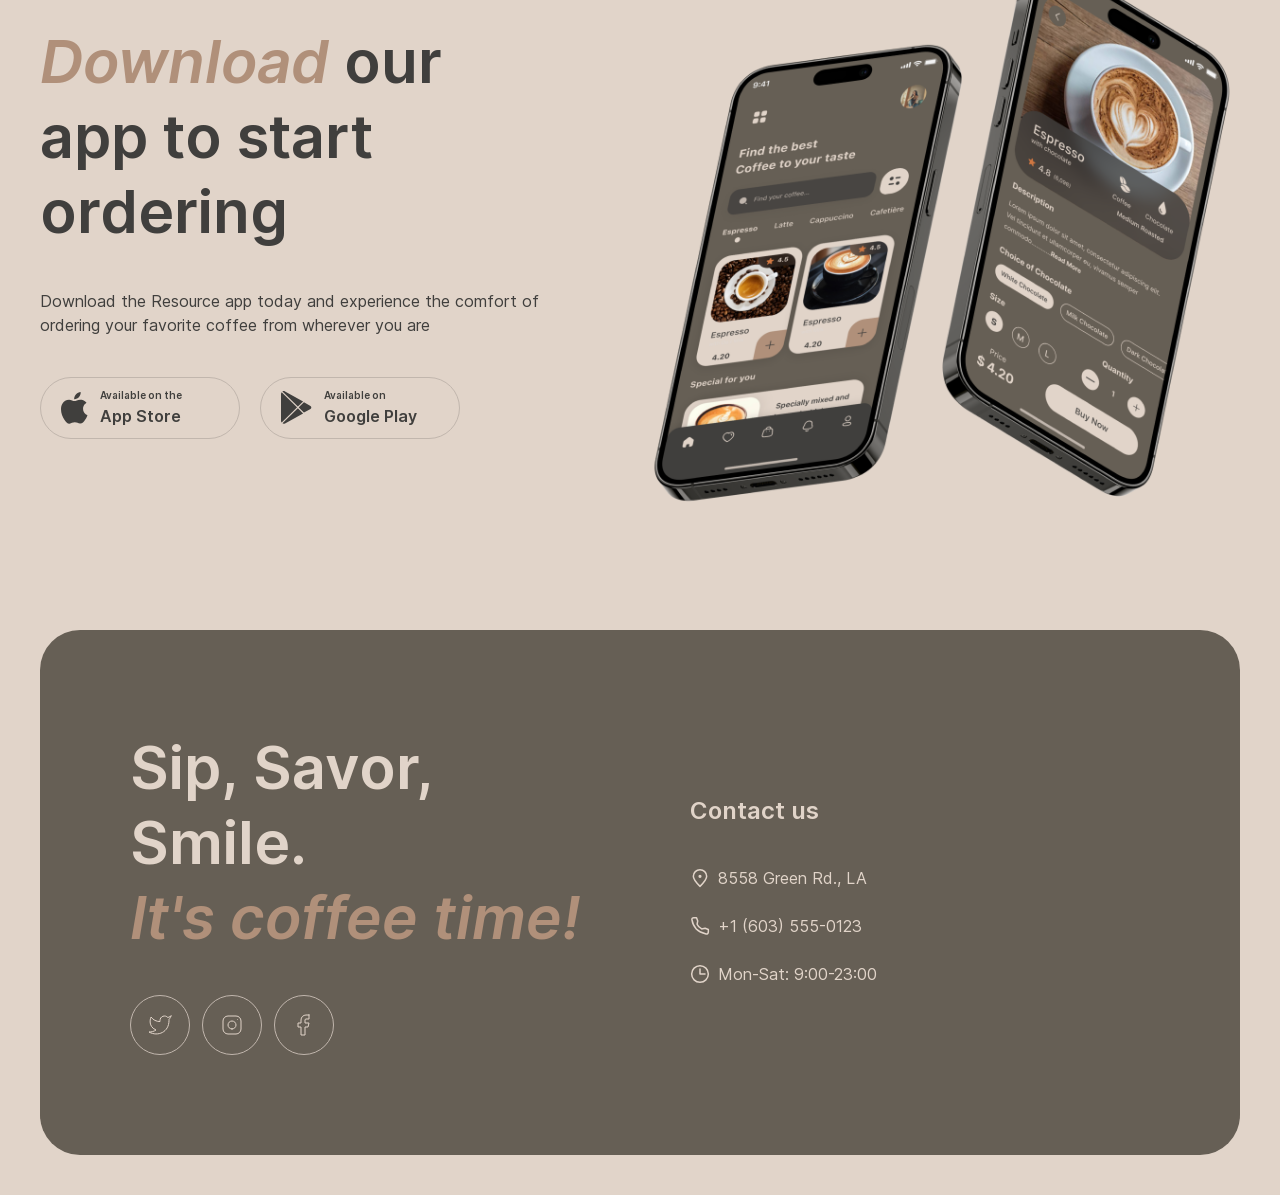
==== commit d77e0596: "feat: add menu page implementation from array" ====
--- a/index.html
+++ b/index.html
@@ -28,15 +28,23 @@
           <use href="assets/svg/sprites.svg#main-icon"></use>
         </svg>
       </a>
-      <nav class="header-menu">
-        <ul class="header-menu_list">
-          <li class="header-menu_list-item"><a href="index.html#favorite" class="list-item_link">Favorite coffee</a>
-          </li>
-          <li class="header-menu_list-item"><a href="index.html#about" class="list-item_link">About</a></li>
-          <li class="header-menu_list-item"><a href="index.html#mobile-app" class="list-item_link">Mobile app</a></li>
-          <li class="header-menu_list-item"><a href="index.html#contact-us" class="list-item_link">Contact us</a></li>
-        </ul>
-      </nav>
+      <div class="header-menu_wrapper">
+        <nav class="header-menu">
+          <ul class="header-menu_list">
+            <li class="header-menu_list-item"><a href="index.html#favorite" class="list-item_link">Favorite coffee</a>
+            </li>
+            <li class="header-menu_list-item"><a href="index.html#about" class="list-item_link">About</a></li>
+            <li class="header-menu_list-item"><a href="index.html#mobile-app" class="list-item_link">Mobile app</a></li>
+            <li class="header-menu_list-item"><a href="index.html#contact-us" class="list-item_link">Contact us</a></li>
+          </ul>
+        </nav>
+        <a href="menu.html" class="header_menu-button button">
+          <span>Menu</span>
+          <svg class="cup-icon" aria-hidden="true">
+            <use href="assets/svg/sprites.svg#cup-icon"></use>
+          </svg>
+        </a>
+      </div>
       <div class="header_theme-selector">
         <button class="theme-button button light">
           <svg class="theme-icon sun-icon">
@@ -49,12 +57,6 @@
           </svg>
         </button>
       </div>
-      <a href="menu.html" class="header_menu-button button">
-        <span>Menu</span>
-        <svg class="cup-icon" aria-hidden="true">
-          <use href="assets/svg/sprites.svg#cup-icon"></use>
-        </svg>
-      </a>
       <div class="header_hamburger">
         <span class="header_hamburger-line"></span>
         <span class="header_hamburger-line"></span>
@@ -86,12 +88,32 @@
             </svg>
           </button>
           <div class="slider-content">
-            <img src="assets/img/coffee-slider-1.png" alt="slider image" class="slider-image">
-            <div class="slider-content_about">
-              <h3 class="slider-content_about-title title">S’mores Frappuccino</h3>
-              <p class="slider-content_about-description">This new drink takes an espresso and mixes it with brown sugar
-                and cinnamon before being topped with oat milk.</p>
-              <h3 class="slider-content_about-price slider-content_about-title title">$5.50</h3>
+            <div class="slider-slide active">
+              <img src="assets/img/coffee-slider-1.png" alt="S’mores Frappuccino" class="slider-image">
+              <div class="slider-content_about">
+                <h3 class="slider-content_about-title title">S’mores Frappuccino</h3>
+                <p class="slider-content_about-description">This new drink takes an espresso and mixes it with brown
+                  sugar and cinnamon before being topped with oat milk.</p>
+                <h3 class="slider-content_about-price slider-content_about-title title">$5.50</h3>
+              </div>
+            </div>
+            <div class="slider-slide" aria-hidden="true">
+              <img src="assets/img/coffee-slider-2.png" alt="Caramel Macchiato" class="slider-image">
+              <div class="slider-content_about">
+                <h3 class="slider-content_about-title title">Caramel Macchiato</h3>
+                <p class="slider-content_about-description">Fragrant and unique classic espresso with rich
+                  caramel-peanut syrup, with cream under whipped thick foam.</p>
+                <h3 class="slider-content_about-price slider-content_about-title title">$5.00</h3>
+              </div>
+            </div>
+            <div class="slider-slide" aria-hidden="true">
+              <img src="assets/img/coffee-slider-3.png" alt="Ice coffee" class="slider-image">
+              <div class="slider-content_about">
+                <h3 class="slider-content_about-title title">Ice coffee</h3>
+                <p class="slider-content_about-description">A popular summer drink that tones and invigorates. Prepared
+                  from coffee, milk and ice.</p>
+                <h3 class="slider-content_about-price slider-content_about-title title">$4.50</h3>
+              </div>
             </div>
           </div>
           <button class="next-button button slider-button">
@@ -152,8 +174,8 @@
     </main>
     <footer class="footer" id="contact-us">
       <div class="footer-container">
-        <div class="deviz-container">
-          <h2 class="deviz-container_title title section_title">Sip, Savor, Smile. <span class="accent">It's&nbsp;coffee
+        <div class="motto-container">
+          <h2 class="motto-container_title title section_title">Sip, Savor, Smile. <span class="accent">It's&nbsp;coffee
               time!</span></h2>
           <div class="social-buttons">
             <a href="https://x.com" target="_blank" rel="external" class="button social-button">
@@ -177,7 +199,8 @@
           <h3 class="contacts-container_title title">Contact us</h3>
           <ul class="contacts-list">
             <li class="contact-item map">
-              <a href="geo:30.1738192,-92.0418576,114m" class="contact-item_link">
+              <a href="https://maps.app.goo.gl/gYYZoxvgKLScQP7v8" target="_blank" rel="external"
+                class="contact-item_link">
                 <svg class="map-icon" aria-hidden="true">
                   <use href="assets/svg/sprites.svg#map-icon"></use>
                 </svg>
@@ -204,7 +227,7 @@
     </footer>
 
   </div>
-  <script src="index.js"></script>
+  <script type="module" src="index.js"></script>
 </body>
 
 </html>
--- a/style.css
+++ b/style.css
@@ -82,6 +82,7 @@
 }
 
 .header {
+  position: relative;
   display: flex;
   align-items: center;
   padding: 20px 40px;
@@ -98,6 +99,12 @@
 
 .header_main-page {
   margin-inline-end: auto;
+  border-radius: 20px;
+  transition: background-color 0.3s ease-in-out;
+}
+
+.header_main-page:hover {
+  background-color: var(--bg-container);
 }
 
 .main-icon {
@@ -105,12 +112,15 @@
   inline-size: 100px;
   block-size: 60px;
   fill: var(--text-primary);
-}
-
-@media screen and (max-width: 768px) {
-  .header-menu {
-    display: none;
-  }
+  transition: fill 0.3s ease-in-out;
+}
+
+.header_main-page:hover .main-icon {
+  fill: var(--text-inverse);
+}
+
+.header-menu_wrapper {
+  display: contents;
 }
 
 .header-menu_list {
@@ -179,6 +189,7 @@
 }
 
 .header_menu-button {
+  order: 4;
   border-radius: 0;
   display: flex;
   gap: 10px;
@@ -192,17 +203,49 @@
   border-block-end-color: var(--text-primary);
 }
 
-@media screen and (max-width: 768px) {
-  .header_menu-button {
-    display: none;
-  }
-}
-
 .cup-icon {
   inline-size: 20px;
   block-size: 20px;
   fill: none;
   stroke: var(--text-primary);
+}
+
+@media screen and (max-width: 768px) {
+  body.is-open {
+    overflow-y: hidden;
+  }
+
+  .header-menu_wrapper {
+    padding-inline: 40px;
+    display: flex;
+    flex-direction: column;
+    gap: 100px;
+    justify-content: center;
+    align-items: center;
+    position: absolute;
+    inset: 100% 0 0 0;
+    height: calc(100dvh - 100%);
+    z-index: 10;
+    background-color: var(--bg-page);
+    font-size: 32px;
+    line-height: 125%;
+    clip-path: inset(0 0 0 100%);
+    transition: clip-path 0.3s ease-in-out;
+  }
+
+  .header-menu_wrapper.is-open {
+    clip-path: inset(0 0 0 0);
+  }
+
+  .header-menu_list {
+    flex-direction: column;
+    gap: 60px;
+  }
+
+  .cup-icon {
+    inline-size: 40px;
+    block-size: 40px;
+  }
 }
 
 .header-menu_list-item {
@@ -227,6 +270,7 @@
   block-size: 44px;
   border: 1px solid var(--border-inverse);
   border-radius: 100px;
+  cursor: pointer;
 }
 
 @media screen and (max-width: 768px) {
@@ -237,12 +281,30 @@
     justify-content: center;
     gap: 8px;
     align-items: center;
+    transition: background-color 0.3s ease-in-out, border-color 0.3s ease-in-out;
+  }
+
+  .header_hamburger:hover {
+    background-color: var(--bg-container);
+    border-color: var(--bg-container);
   }
 
   .header_hamburger-line {
     width: 16px;
     border: 1.5px solid var(--text-primary);
-    transition: all 0.5s ease-in-out;
+    transition: border-color 0.3s ease-in-out, transform 0.3s ease-in-out;
+  }
+
+  .header_hamburger:hover .header_hamburger-line {
+    border-color: var(--text-inverse);
+  }
+
+  .header_hamburger.is-open .header_hamburger-line:nth-child(1) {
+    transform: translateY(5px) rotate(45deg);
+  }
+
+  .header_hamburger.is-open .header_hamburger-line:nth-child(2) {
+    transform: translateY(-5px) rotate(-45deg);
   }
 }
 
@@ -316,6 +378,12 @@
 .catalogue-section_buttons {
   display: flex;
   gap: 20px;
+}
+
+@media screen and (max-width: 512px) {
+  .catalogue-section_buttons {
+    gap: clamp(0.5rem, -1.659rem + 9.091vi, 1.25rem);
+  }
 }
 
 .catalogue-section_button {
@@ -364,11 +432,28 @@
   max-inline-size: 100%;
 }
 
+@media screen and (max-width: 1024px) {
+  .catalogue-cards {
+    grid-template-columns: repeat(2, 1fr);
+  }
+}
+
+@media screen and (max-width: 512px) {
+  .catalogue-cards {
+    grid-template-columns: 1fr;
+  }
+
+  .catalogue-card {
+    margin-inline: 19px;
+  }
+}
+
 .catalogue-card {
   display: flex;
   flex-direction: column;
   border-radius: 40px;
   border: 1px solid var(--border-primary);
+  cursor: pointer;
 }
 
 .catalogue-card_image {
@@ -378,7 +463,7 @@
   transition: object-view-box 0.3s ease-in-out;
 }
 
-.catalogue-card_image:hover {
+.catalogue-card:hover .catalogue-card_image {
   object-view-box: inset(0%);
 }
 
@@ -472,6 +557,11 @@
   transition: stroke 0.3s ease-in-out;
 }
 
+.more-button-icon {
+  inline-size: 24px;
+  block-size: 24px;
+}
+
 .slider-buttons {
   display: flex;
   gap: 12px;
@@ -489,6 +579,10 @@
   .slider-button {
     display: none;
   }
+
+  .slider-container {
+    justify-content: center;
+  }
 }
 
 .slider-button:hover {
@@ -498,6 +592,43 @@
 
 .slider-button:hover .slider-icon {
   stroke: var(--text-inverse);
+}
+
+.slider-content {
+  display: grid;
+  position: relative;
+}
+
+.slider-slide {
+  grid-area: 1 / 1;
+  opacity: 0;
+  visibility: hidden;
+  max-inline-size: 480px;
+  display: flex;
+  flex-direction: column;
+  align-items: center;
+  gap: 20px;
+  transition: opacity 0.3s ease-in-out, visibility 0.3s ease-in-out;
+}
+
+.slider-slide.active {
+  opacity: 1;
+  visibility: visible;
+}
+
+.slider-image {
+  inline-size: 100%;
+}
+
+.slider-content_about {
+  display: flex;
+  flex-direction: column;
+  align-items: center;
+  gap: 16px;
+}
+
+.slider-content_about-description {
+  text-align: center;
 }
 
 .flat-button {
@@ -509,29 +640,6 @@
 
 .flat-button.active {
   background-color: var(--border-inverse);
-}
-
-.slider-content {
-  inline-size: 480px;
-  display: flex;
-  flex-direction: column;
-  align-items: center;
-  gap: 20px;
-}
-
-.slider-image {
-  inline-size: 100%;
-}
-
-.slider-content_about {
-  display: flex;
-  flex-direction: column;
-  align-items: center;
-  gap: 16px;
-}
-
-.slider-content_about-description {
-  text-align: center;
 }
 
 .about-section {
@@ -710,7 +818,7 @@
   }
 }
 
-.deviz-container,
+.motto-container,
 .contacts-container {
   display: flex;
   flex-direction: column;
